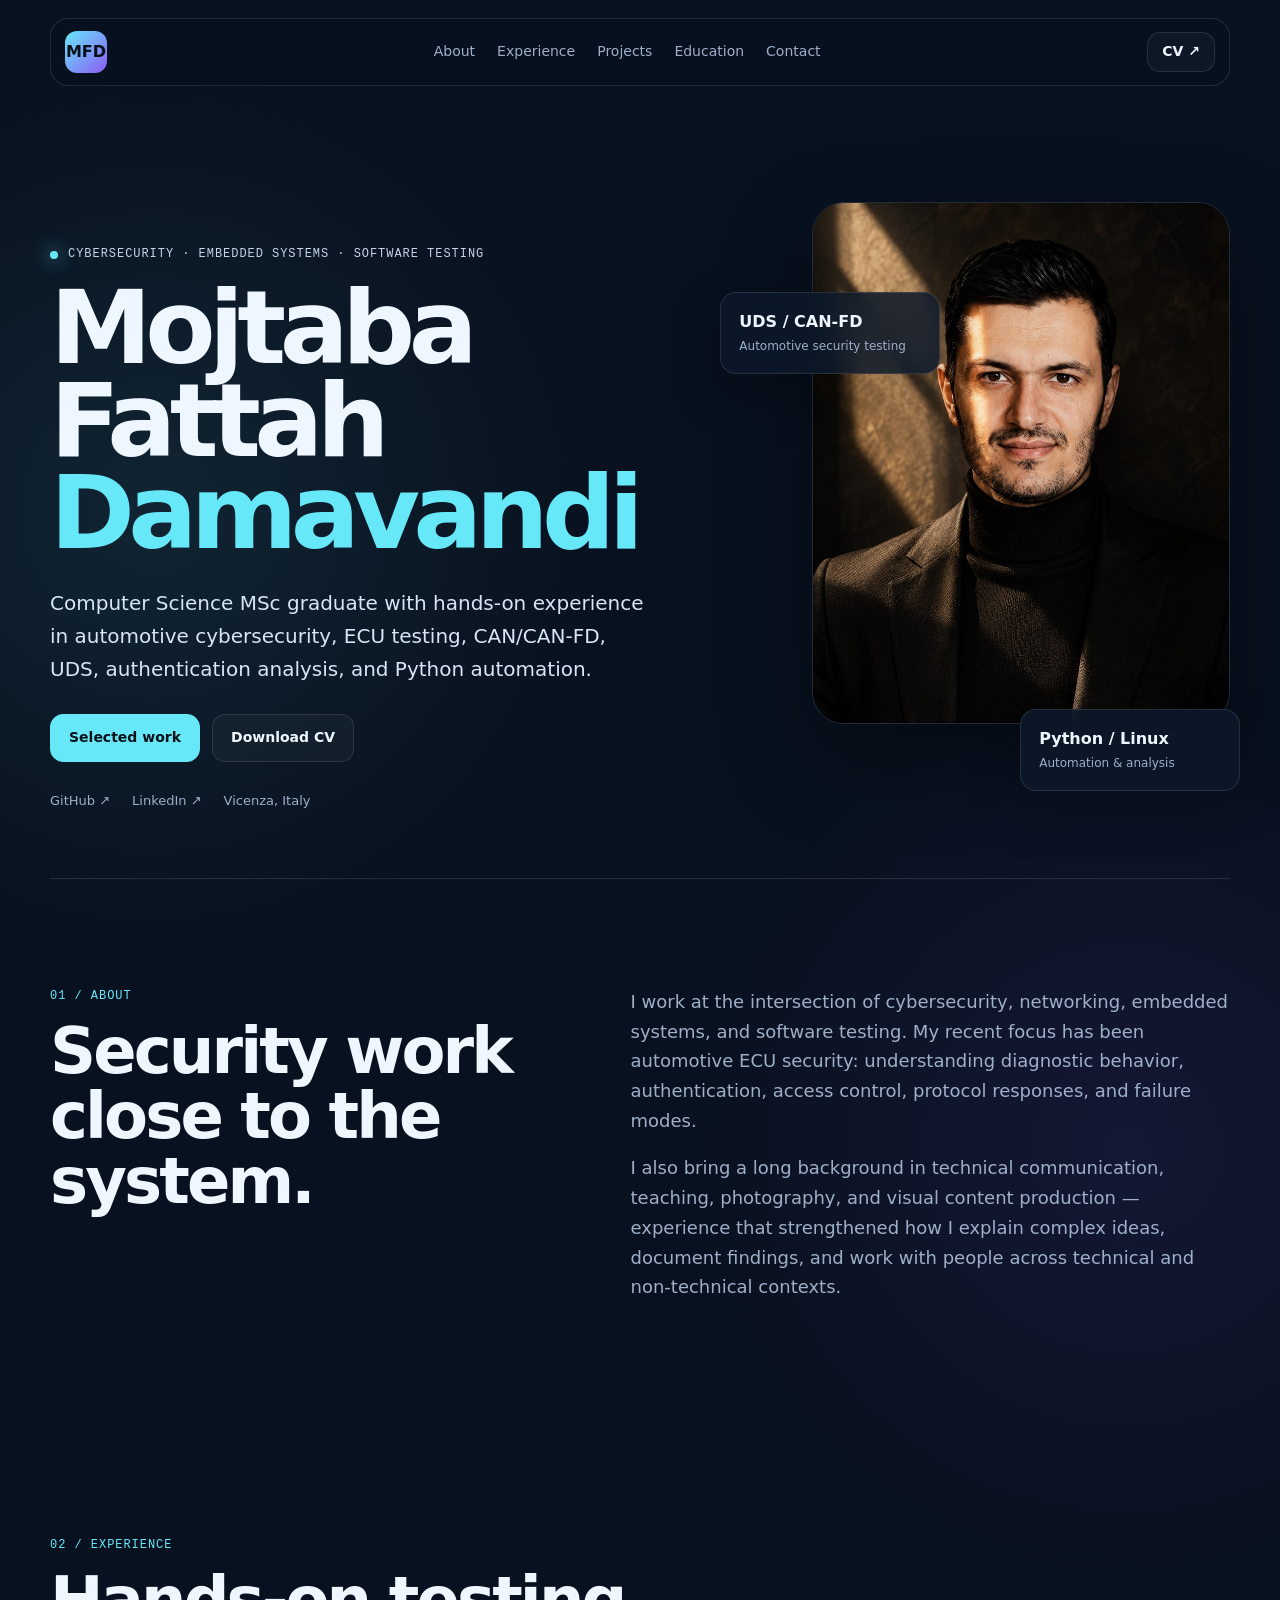
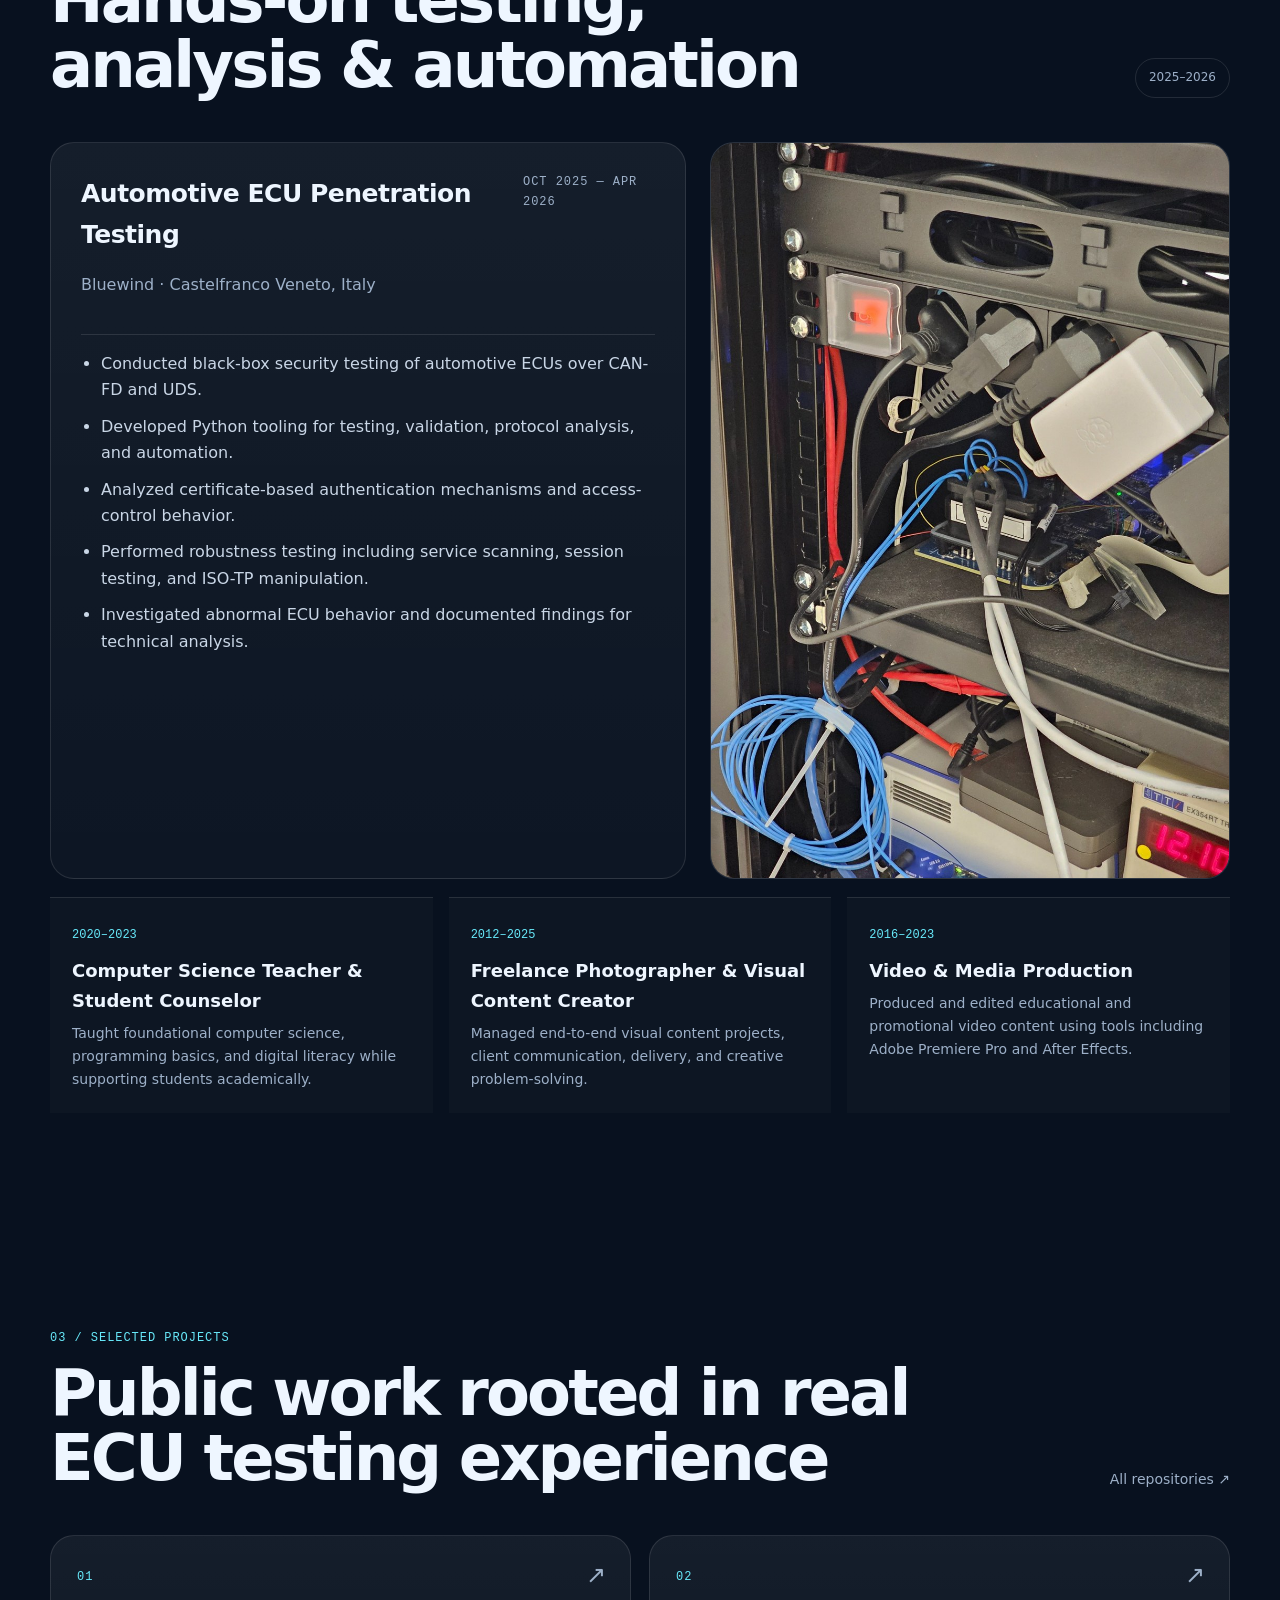
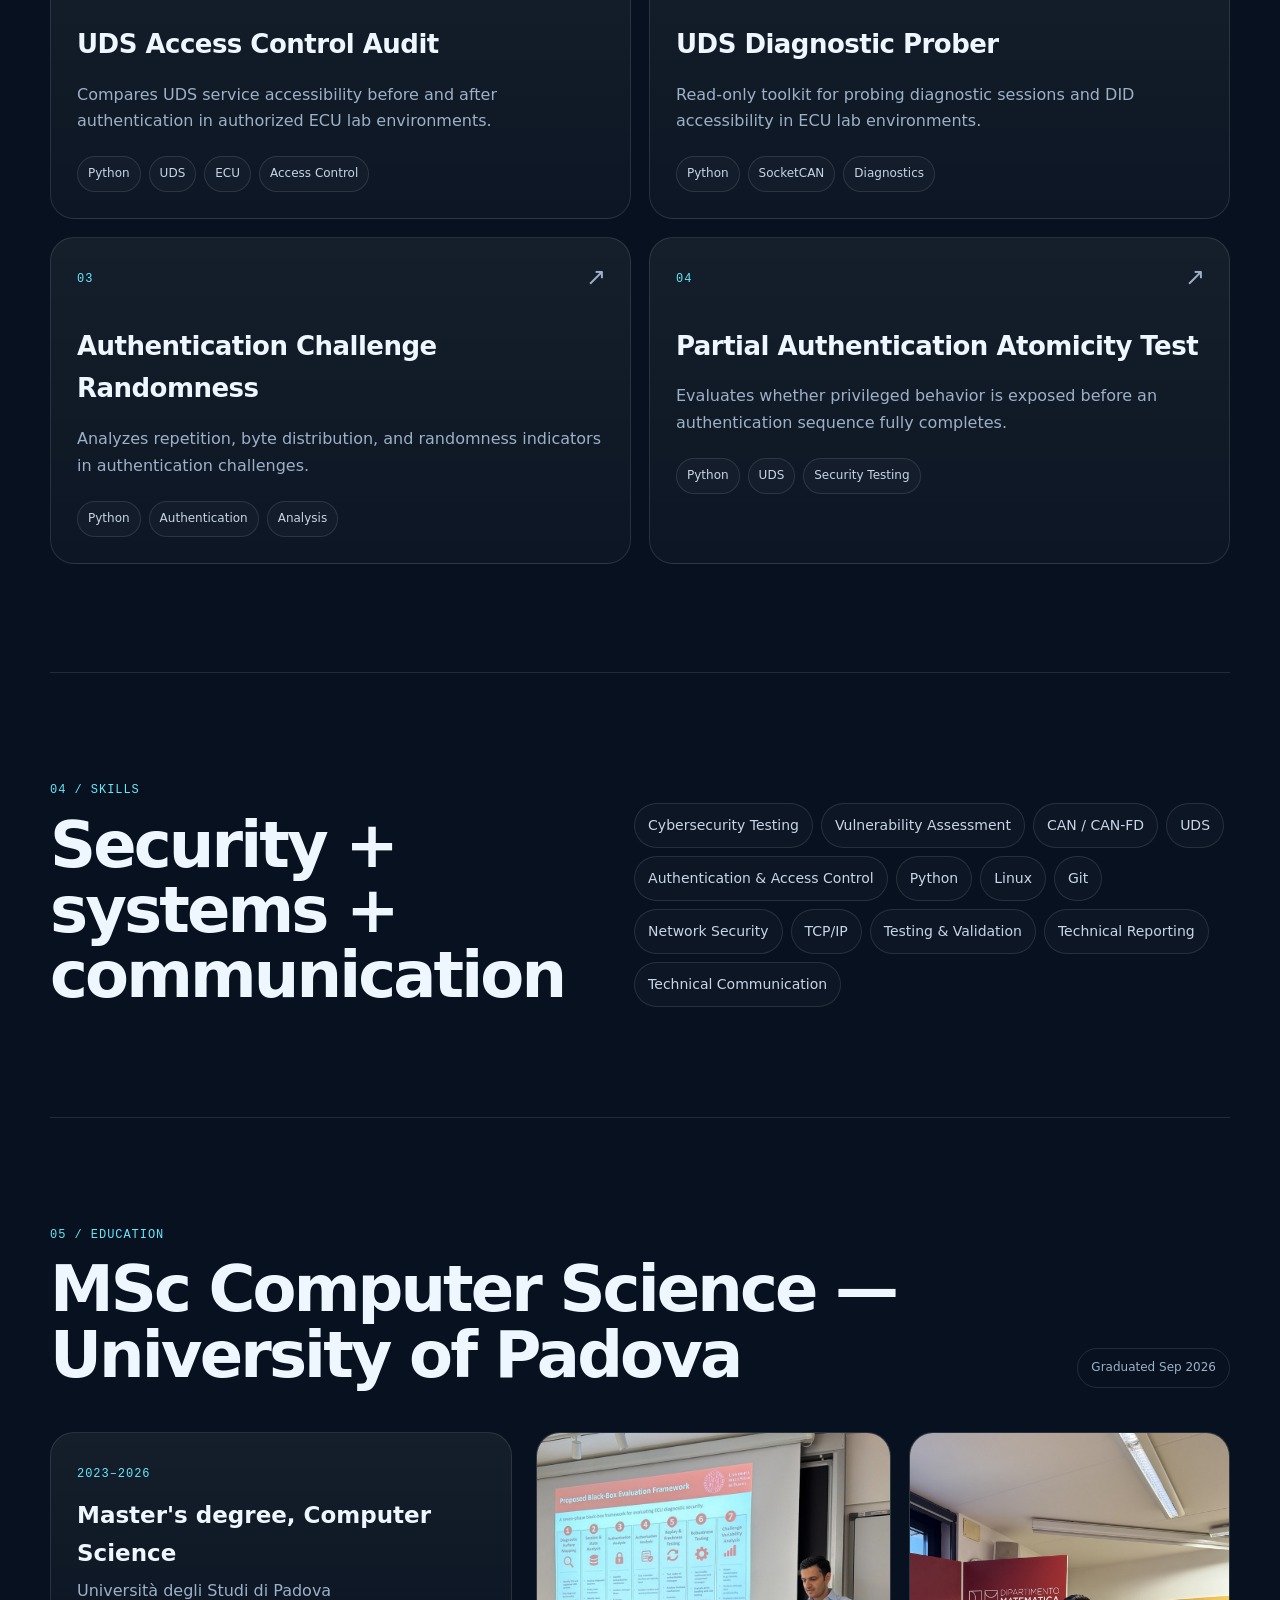
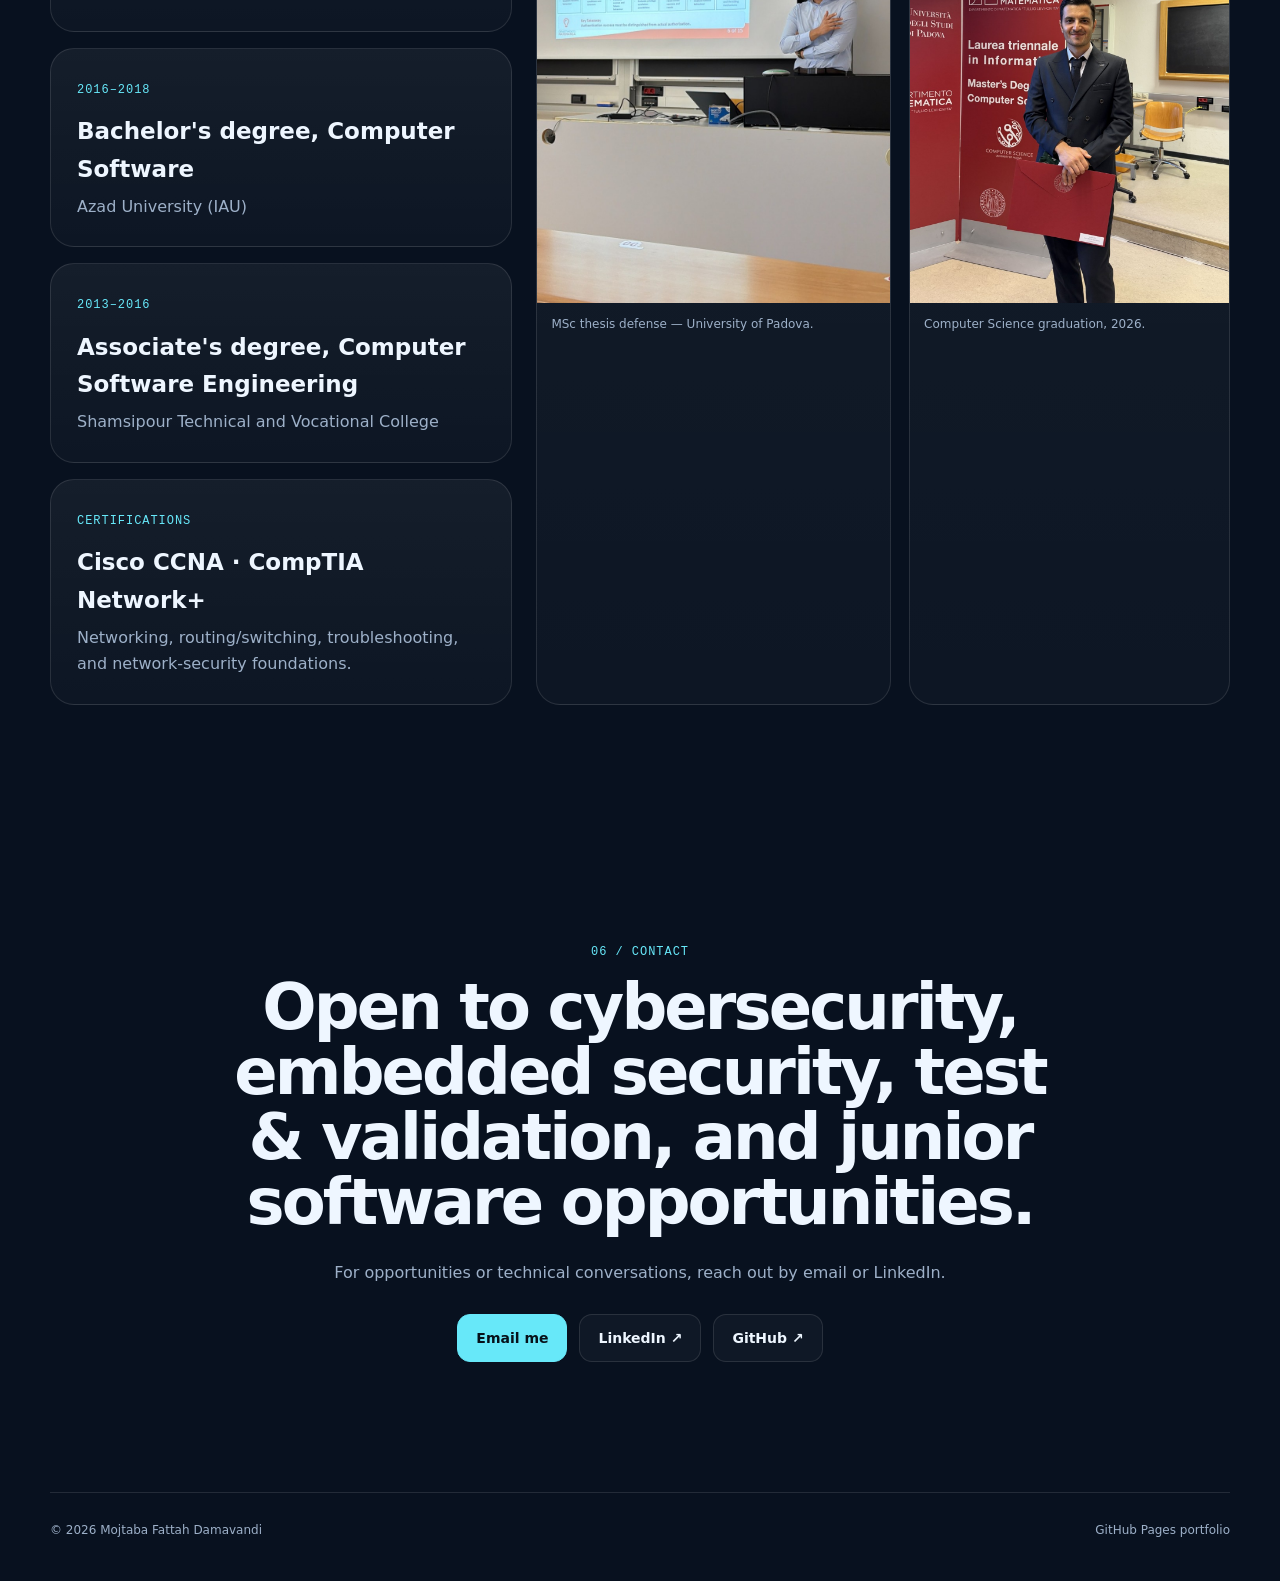
==== index.html @ 7b5b88d5 "Publish personal portfolio website" ====
<!doctype html>
<html lang="en">
<head>
  <meta charset="utf-8">
  <meta name="viewport" content="width=device-width,initial-scale=1">
  <meta name="description" content="Portfolio of Mojtaba Fattah Damavandi — cybersecurity, embedded systems, software testing, and Python.">
  <title>Mojtaba Fattah Damavandi — Cybersecurity & Embedded Systems</title>
  <link rel="stylesheet" href="styles.css">
</head>
<body>
  <header class="nav shell">
    <a class="brand" href="#top">MFD</a>
    <nav>
      <a href="#about">About</a>
      <a href="#experience">Experience</a>
      <a href="#projects">Projects</a>
      <a href="#education">Education</a>
      <a href="#contact">Contact</a>
    </nav>
    <a class="button ghost small" href="assets/Mojtaba_Fattah_Damavandi_CV.pdf" target="_blank" rel="noopener">CV ↗</a>
  </header>

  <main id="top">
    <section class="hero shell">
      <div class="hero-copy">
        <p class="eyebrow"><span></span> Cybersecurity · Embedded Systems · Software Testing</p>
        <h1>Mojtaba Fattah<br><em>Damavandi</em></h1>
        <p class="lead">Computer Science MSc graduate with hands-on experience in automotive cybersecurity, ECU testing, CAN/CAN-FD, UDS, authentication analysis, and Python automation.</p>
        <div class="actions">
          <a class="button primary" href="#projects">Selected work</a>
          <a class="button ghost" href="assets/Mojtaba_Fattah_Damavandi_CV.pdf" target="_blank" rel="noopener">Download CV</a>
        </div>
        <div class="links">
          <a href="https://github.com/mfattahi1" target="_blank" rel="noopener">GitHub ↗</a>
          <a href="https://www.linkedin.com/in/mfattahi1/" target="_blank" rel="noopener">LinkedIn ↗</a>
          <span>Vicenza, Italy</span>
        </div>
      </div>

      <div class="hero-media">
        <img class="hero-photo" src="assets/portrait.jpg" alt="Portrait of Mojtaba Fattah Damavandi">
        <div class="stat stat-a"><b>UDS / CAN-FD</b><span>Automotive security testing</span></div>
        <div class="stat stat-b"><b>Python / Linux</b><span>Automation & analysis</span></div>
      </div>
    </section>

    <section id="about" class="section shell two-col">
      <div>
        <p class="kicker">01 / About</p>
        <h2>Security work close to the system.</h2>
      </div>
      <div class="copy">
        <p>I work at the intersection of cybersecurity, networking, embedded systems, and software testing. My recent focus has been automotive ECU security: understanding diagnostic behavior, authentication, access control, protocol responses, and failure modes.</p>
        <p>I also bring a long background in technical communication, teaching, photography, and visual content production — experience that strengthened how I explain complex ideas, document findings, and work with people across technical and non-technical contexts.</p>
      </div>
    </section>

    <section id="experience" class="section shell">
      <div class="section-head">
        <div>
          <p class="kicker">02 / Experience</p>
          <h2>Hands-on testing, analysis & automation</h2>
        </div>
        <span class="pill">2025–2026</span>
      </div>

      <div class="feature-grid">
        <article class="panel">
          <div class="role-head">
            <div>
              <h3>Automotive ECU Penetration Testing</h3>
              <p>Bluewind · Castelfranco Veneto, Italy</p>
            </div>
            <span>Oct 2025 — Apr 2026</span>
          </div>
          <ul>
            <li>Conducted black-box security testing of automotive ECUs over CAN-FD and UDS.</li>
            <li>Developed Python tooling for testing, validation, protocol analysis, and automation.</li>
            <li>Analyzed certificate-based authentication mechanisms and access-control behavior.</li>
            <li>Performed robustness testing including service scanning, session testing, and ISO-TP manipulation.</li>
            <li>Investigated abnormal ECU behavior and documented findings for technical analysis.</li>
          </ul>
        </article>
        <figure class="photo panel">
          <img src="assets/lab.jpg" alt="Embedded automotive lab setup">
          <figcaption>Hands-on embedded systems and ECU lab work.</figcaption>
        </figure>
      </div>

      <div class="secondary-experience">
        <article class="mini-card">
          <span>2020–2023</span>
          <h3>Computer Science Teacher & Student Counselor</h3>
          <p>Taught foundational computer science, programming basics, and digital literacy while supporting students academically.</p>
        </article>
        <article class="mini-card">
          <span>2012–2025</span>
          <h3>Freelance Photographer & Visual Content Creator</h3>
          <p>Managed end-to-end visual content projects, client communication, delivery, and creative problem-solving.</p>
        </article>
        <article class="mini-card">
          <span>2016–2023</span>
          <h3>Video & Media Production</h3>
          <p>Produced and edited educational and promotional video content using tools including Adobe Premiere Pro and After Effects.</p>
        </article>
      </div>
    </section>

    <section id="projects" class="section shell">
      <div class="section-head">
        <div>
          <p class="kicker">03 / Selected Projects</p>
          <h2>Public work rooted in real ECU testing experience</h2>
        </div>
        <a class="text-link" href="https://github.com/mfattahi1" target="_blank" rel="noopener">All repositories ↗</a>
      </div>

      <div class="projects">
        <a class="project panel" href="https://github.com/mfattahi1/uds-access-control-audit" target="_blank" rel="noopener">
          <span class="index">01</span><span class="arrow">↗</span>
          <h3>UDS Access Control Audit</h3>
          <p>Compares UDS service accessibility before and after authentication in authorized ECU lab environments.</p>
          <div class="chips"><span>Python</span><span>UDS</span><span>ECU</span><span>Access Control</span></div>
        </a>
        <a class="project panel" href="https://github.com/mfattahi1/uds-diagnostic-prober" target="_blank" rel="noopener">
          <span class="index">02</span><span class="arrow">↗</span>
          <h3>UDS Diagnostic Prober</h3>
          <p>Read-only toolkit for probing diagnostic sessions and DID accessibility in ECU lab environments.</p>
          <div class="chips"><span>Python</span><span>SocketCAN</span><span>Diagnostics</span></div>
        </a>
        <a class="project panel" href="https://github.com/mfattahi1/uds-auth-challenge-randomness" target="_blank" rel="noopener">
          <span class="index">03</span><span class="arrow">↗</span>
          <h3>Authentication Challenge Randomness</h3>
          <p>Analyzes repetition, byte distribution, and randomness indicators in authentication challenges.</p>
          <div class="chips"><span>Python</span><span>Authentication</span><span>Analysis</span></div>
        </a>
        <a class="project panel" href="https://github.com/mfattahi1/partial-auth-atomicity-test" target="_blank" rel="noopener">
          <span class="index">04</span><span class="arrow">↗</span>
          <h3>Partial Authentication Atomicity Test</h3>
          <p>Evaluates whether privileged behavior is exposed before an authentication sequence fully completes.</p>
          <div class="chips"><span>Python</span><span>UDS</span><span>Security Testing</span></div>
        </a>
      </div>
    </section>

    <section class="section shell skills">
      <div>
        <p class="kicker">04 / Skills</p>
        <h2>Security + systems + communication</h2>
      </div>
      <div class="skill-list">
        <span>Cybersecurity Testing</span>
        <span>Vulnerability Assessment</span>
        <span>CAN / CAN-FD</span>
        <span>UDS</span>
        <span>Authentication & Access Control</span>
        <span>Python</span>
        <span>Linux</span>
        <span>Git</span>
        <span>Network Security</span>
        <span>TCP/IP</span>
        <span>Testing & Validation</span>
        <span>Technical Reporting</span>
        <span>Technical Communication</span>
      </div>
    </section>

    <section id="education" class="section shell">
      <div class="section-head">
        <div>
          <p class="kicker">05 / Education</p>
          <h2>MSc Computer Science — University of Padova</h2>
        </div>
        <span class="pill">Graduated Sep 2026</span>
      </div>

      <div class="education-grid">
        <div class="edu-stack">
          <article class="panel edu">
            <span>2023–2026</span>
            <h3>Master's degree, Computer Science</h3>
            <p>Università degli Studi di Padova</p>
          </article>
          <article class="panel edu">
            <span>2016–2018</span>
            <h3>Bachelor's degree, Computer Software</h3>
            <p>Azad University (IAU)</p>
          </article>
          <article class="panel edu">
            <span>2013–2016</span>
            <h3>Associate's degree, Computer Software Engineering</h3>
            <p>Shamsipour Technical and Vocational College</p>
          </article>
          <article class="panel edu">
            <span>Certifications</span>
            <h3>Cisco CCNA · CompTIA Network+</h3>
            <p>Networking, routing/switching, troubleshooting, and network-security foundations.</p>
          </article>
        </div>

        <div class="edu-photos">
          <figure class="photo panel">
            <img src="assets/defense.jpg" alt="Mojtaba presenting his MSc thesis defense">
            <figcaption>MSc thesis defense — University of Padova.</figcaption>
          </figure>
          <figure class="photo panel">
            <img src="assets/graduation-indoor.jpg" alt="Mojtaba at his Computer Science graduation">
            <figcaption>Computer Science graduation, 2026.</figcaption>
          </figure>
        </div>
      </div>
    </section>

    <section id="contact" class="section shell contact">
      <p class="kicker">06 / Contact</p>
      <h2>Open to cybersecurity, embedded security, test & validation, and junior software opportunities.</h2>
      <p>For opportunities or technical conversations, reach out by email or LinkedIn.</p>
      <div class="actions centered">
        <a class="button primary" href="mailto:mojtabafattahi373@gmail.com">Email me</a>
        <a class="button ghost" href="https://www.linkedin.com/in/mfattahi1/" target="_blank" rel="noopener">LinkedIn ↗</a>
        <a class="button ghost" href="https://github.com/mfattahi1" target="_blank" rel="noopener">GitHub ↗</a>
      </div>
    </section>
  </main>

  <footer class="shell">
    <span>© 2026 Mojtaba Fattah Damavandi</span>
    <span>GitHub Pages portfolio</span>
  </footer>
  <script src="script.js"></script>
</body>
</html>
---- styles.css ----
:root{
  --bg:#08111f;--surface:#0d1a2b;--surface2:#101f33;--text:#eef6ff;--muted:#9db0c8;
  --line:rgba(255,255,255,.11);--cyan:#67e8f9;--violet:#8b5cf6;--max:1180px;
}
*{box-sizing:border-box}html{scroll-behavior:smooth}body{margin:0;background:
radial-gradient(circle at 12% 8%,rgba(103,232,249,.09),transparent 28rem),
radial-gradient(circle at 88% 18%,rgba(139,92,246,.09),transparent 28rem),var(--bg);
color:var(--text);font-family:Inter,ui-sans-serif,system-ui,-apple-system,BlinkMacSystemFont,"Segoe UI",sans-serif;line-height:1.65}
a{color:inherit;text-decoration:none}.shell{width:min(calc(100% - 36px),var(--max));margin:auto}
.nav{position:sticky;top:14px;z-index:10;margin-top:18px;display:flex;align-items:center;justify-content:space-between;
padding:12px 14px;background:rgba(8,17,31,.78);backdrop-filter:blur(18px);border:1px solid var(--line);border-radius:18px}
.nav nav{display:flex;gap:22px;color:var(--muted);font-size:14px}.nav nav a:hover{color:var(--text)}
.brand{display:grid;place-items:center;width:42px;height:42px;border-radius:12px;background:linear-gradient(135deg,var(--cyan),var(--violet));color:#06111a;font-weight:900}
.section{padding:108px 0}.hero{min-height:88vh;display:grid;grid-template-columns:1.08fr .92fr;gap:72px;align-items:center;padding-top:80px}
.eyebrow,.kicker,.index,.role-head span,.edu>span{font-family:ui-monospace,SFMono-Regular,Menlo,monospace;text-transform:uppercase;letter-spacing:.08em;font-size:12px}
.eyebrow{color:#c5d4e6;display:flex;gap:10px;align-items:center}.eyebrow span{width:8px;height:8px;border-radius:50%;background:var(--cyan);box-shadow:0 0 18px var(--cyan)}
h1{font-size:clamp(56px,8vw,108px);line-height:.9;letter-spacing:-.065em;margin:18px 0 28px}h1 em{font-style:normal;color:var(--cyan)}
.lead{font-size:20px;color:#d7e5f5;max-width:760px}.actions{display:flex;gap:12px;flex-wrap:wrap;margin-top:28px}
.button{display:inline-flex;align-items:center;justify-content:center;min-height:48px;padding:0 18px;border-radius:13px;border:1px solid var(--line);font-weight:700;font-size:14px;transition:.2s}
.button:hover{transform:translateY(-2px);border-color:rgba(103,232,249,.5)}.button.primary{background:var(--cyan);color:#07111a;border-color:var(--cyan)}.button.ghost{background:rgba(255,255,255,.03)}
.button.small{min-height:40px;padding:0 14px}.links{display:flex;gap:22px;flex-wrap:wrap;margin-top:28px;font-size:13px;color:var(--muted)}
.hero-media{position:relative;min-height:640px}.hero-photo{display:block;width:82%;margin-left:auto;aspect-ratio:4/5;object-fit:cover;object-position:50% 28%;border-radius:32px;border:1px solid var(--line);box-shadow:0 35px 90px rgba(0,0,0,.35)}
.stat{position:absolute;min-width:220px;padding:16px 18px;border:1px solid var(--line);border-radius:16px;background:rgba(12,25,43,.85);backdrop-filter:blur(16px);box-shadow:0 20px 55px rgba(0,0,0,.24)}
.stat b,.stat span{display:block}.stat span{color:var(--muted);font-size:12px;margin-top:2px}.stat-a{left:0;top:14%}.stat-b{right:-2%;bottom:8%}
.kicker{color:var(--cyan);margin:0 0 12px}h2{font-size:clamp(36px,5vw,66px);line-height:1.02;letter-spacing:-.045em;margin:0;max-width:880px}
.two-col{display:grid;grid-template-columns:.9fr 1.1fr;gap:90px;border-top:1px solid var(--line)}.copy{font-size:18px;color:var(--muted)}.copy p:first-child{margin-top:0}
.section-head{display:flex;align-items:end;justify-content:space-between;gap:28px;margin-bottom:44px}.pill{border:1px solid var(--line);border-radius:999px;padding:9px 13px;font-size:12px;color:var(--muted)}
.panel{border:1px solid var(--line);background:linear-gradient(180deg,rgba(255,255,255,.055),rgba(255,255,255,.022));border-radius:24px}
.feature-grid{display:grid;grid-template-columns:1.1fr .9fr;gap:24px}.feature-grid>.panel:first-child{padding:30px}
.role-head{display:flex;justify-content:space-between;gap:20px;padding-bottom:20px;border-bottom:1px solid var(--line)}.role-head h3{font-size:25px;margin:0 0 5px;letter-spacing:-.02em}.role-head p,.role-head span{color:var(--muted)}
.feature-grid ul{padding-left:20px;color:#c9d6e6}.feature-grid li+li{margin-top:10px}
.photo{overflow:hidden;margin:0}.photo img{display:block;width:100%;height:100%;min-height:340px;object-fit:cover}.photo figcaption{padding:12px 14px;font-size:12px;color:var(--muted)}
.secondary-experience{display:grid;grid-template-columns:repeat(3,1fr);gap:16px;margin-top:18px}.mini-card{padding:22px;border-top:1px solid var(--line);background:rgba(255,255,255,.018)}
.mini-card span{font-size:12px;color:var(--cyan);font-family:ui-monospace,monospace}.mini-card h3{margin:10px 0 6px;font-size:18px}.mini-card p{margin:0;color:var(--muted);font-size:14px}
.projects{display:grid;grid-template-columns:repeat(2,1fr);gap:18px}.project{padding:26px;position:relative;min-height:280px;transition:.2s}
.project:hover{transform:translateY(-4px);border-color:rgba(103,232,249,.45);background:rgba(103,232,249,.05)}.index{color:var(--cyan)}.arrow{position:absolute;right:24px;top:20px;color:var(--muted);font-size:24px}
.project h3{margin:34px 0 10px;font-size:26px;letter-spacing:-.02em}.project p{color:var(--muted)}.chips,.skill-list{display:flex;flex-wrap:wrap;gap:8px;margin-top:22px}.chips span,.skill-list span{border:1px solid var(--line);border-radius:999px;padding:7px 10px;color:#c7d5e6;background:rgba(255,255,255,.025);font-size:12px}
.text-link{color:var(--muted);font-size:14px}.skills{display:grid;grid-template-columns:.8fr 1.2fr;gap:70px;border-top:1px solid var(--line);border-bottom:1px solid var(--line)}.skill-list{align-content:start}.skill-list span{font-size:14px;padding:10px 13px}
.education-grid{display:grid;grid-template-columns:.8fr 1.2fr;gap:24px}.edu-stack{display:grid;gap:16px}.edu{padding:26px}.edu>span{color:var(--cyan)}.edu h3{font-size:23px;margin:12px 0 5px}.edu p{margin:0;color:var(--muted)}
.edu-photos{display:grid;grid-template-columns:1.05fr .95fr;gap:18px}.edu-photos .photo img{height:470px;min-height:0}
.contact{text-align:center;padding-top:130px;padding-bottom:130px}.contact h2{margin:auto}.contact>p:not(.kicker){color:var(--muted);margin:24px auto 0}.centered{justify-content:center}
footer{padding:28px 0 40px;border-top:1px solid var(--line);display:flex;justify-content:space-between;gap:16px;flex-wrap:wrap;color:var(--muted);font-size:12px}
.reveal{opacity:0;transform:translateY(18px);transition:opacity .65s ease,transform .65s ease}.reveal.visible{opacity:1;transform:none}
@media(max-width:920px){.nav nav{display:none}.hero,.two-col,.feature-grid,.skills,.education-grid{grid-template-columns:1fr}.hero{gap:40px}.hero-media{min-height:auto;padding-bottom:70px}.hero-photo{width:82%;margin:auto}.stat-a{left:2%}.stat-b{right:2%}.secondary-experience{grid-template-columns:1fr}.edu-photos{grid-template-columns:1fr 1fr}}
@media(max-width:640px){.section{padding:78px 0}h1{font-size:54px}.projects,.edu-photos{grid-template-columns:1fr}.section-head,.role-head{align-items:flex-start;flex-direction:column}.hero-photo{width:100%}.stat{position:relative;inset:auto;margin-top:12px}.hero-media{padding-bottom:0}.contact .button{width:100%}.edu-photos .photo img{height:360px}}
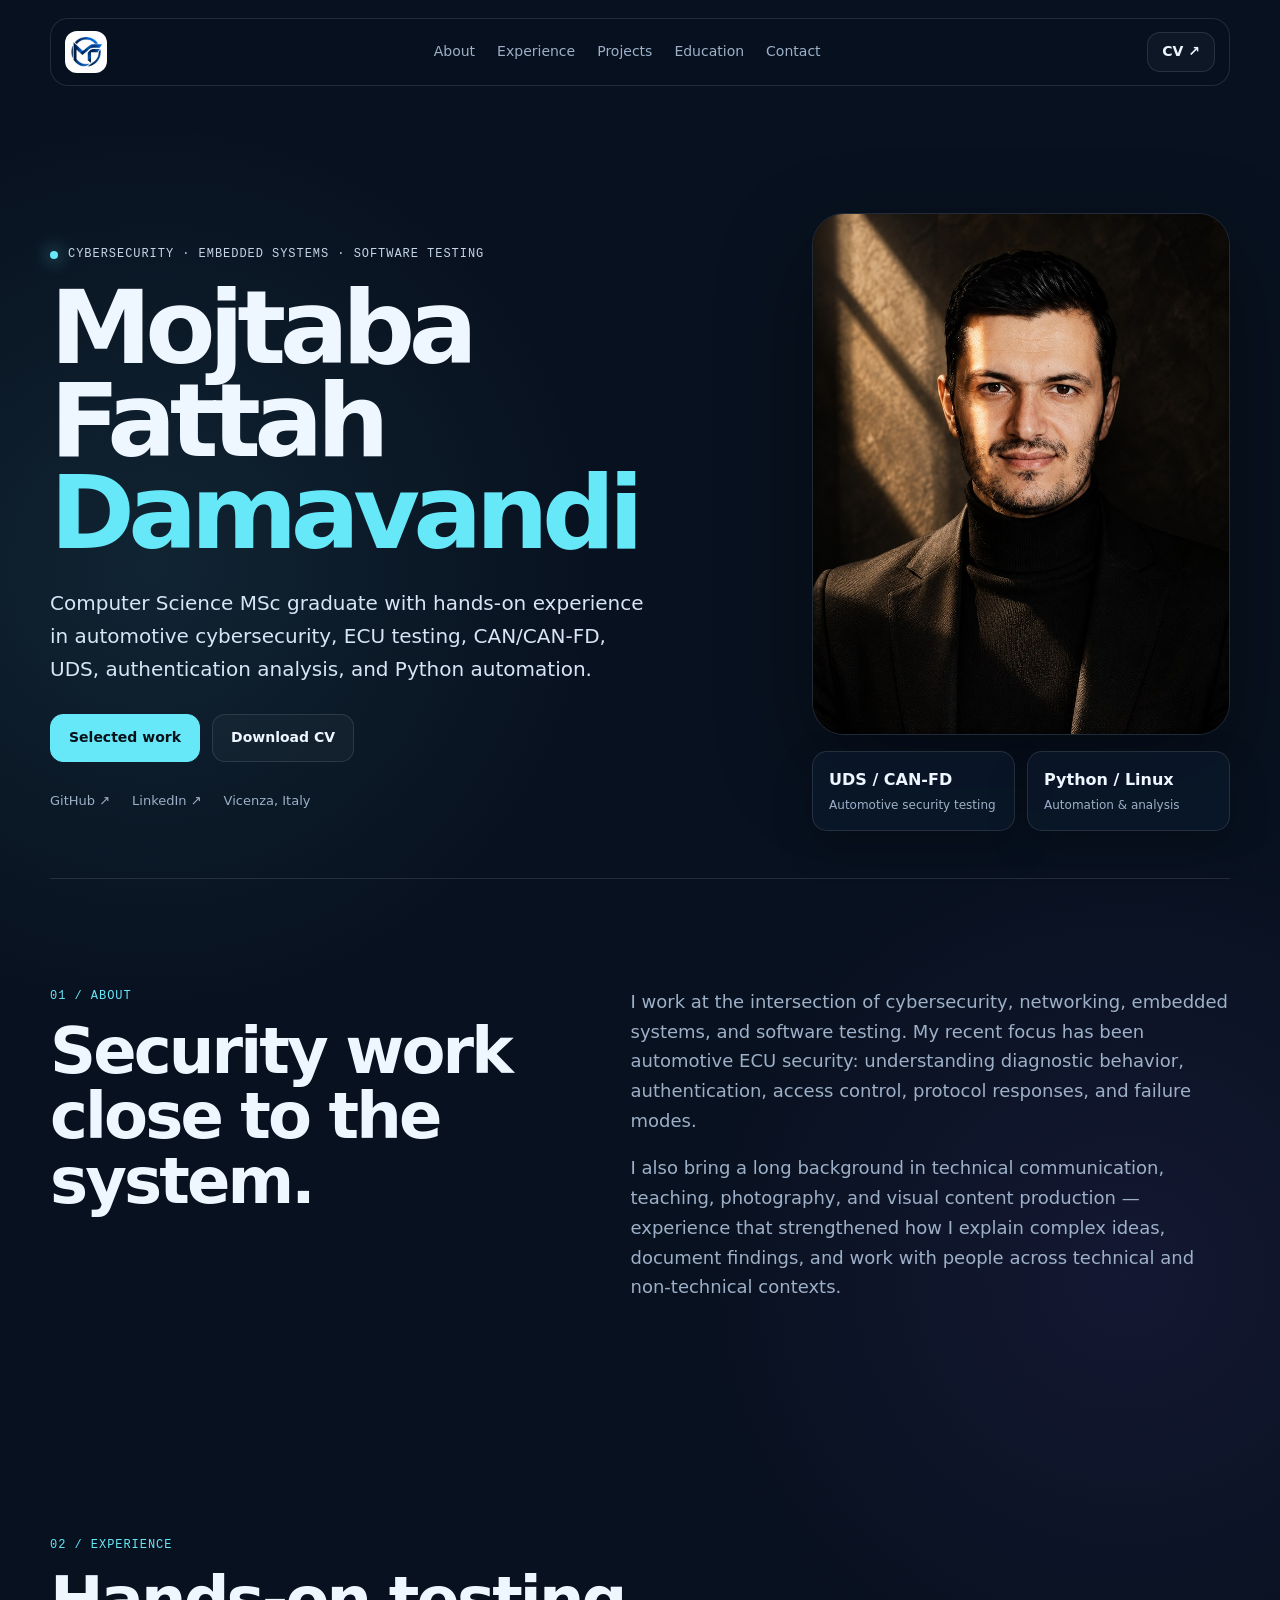
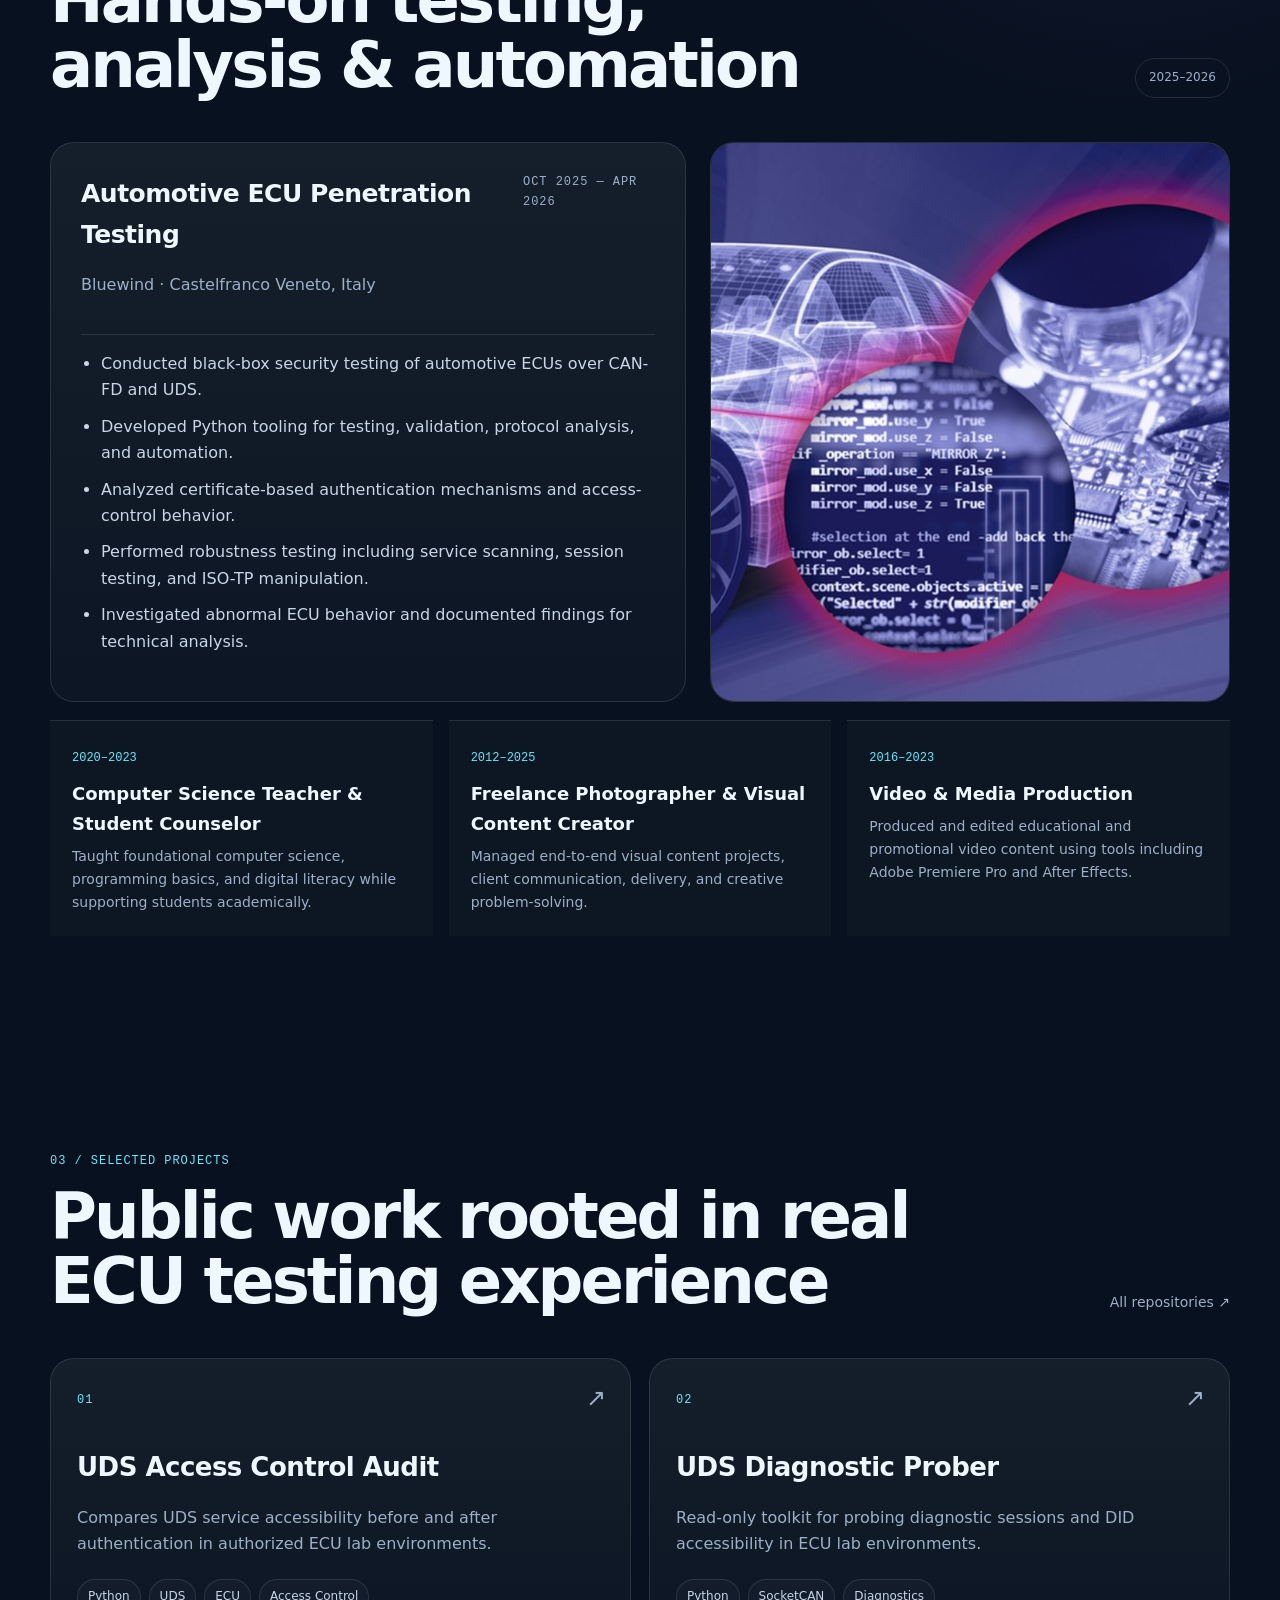
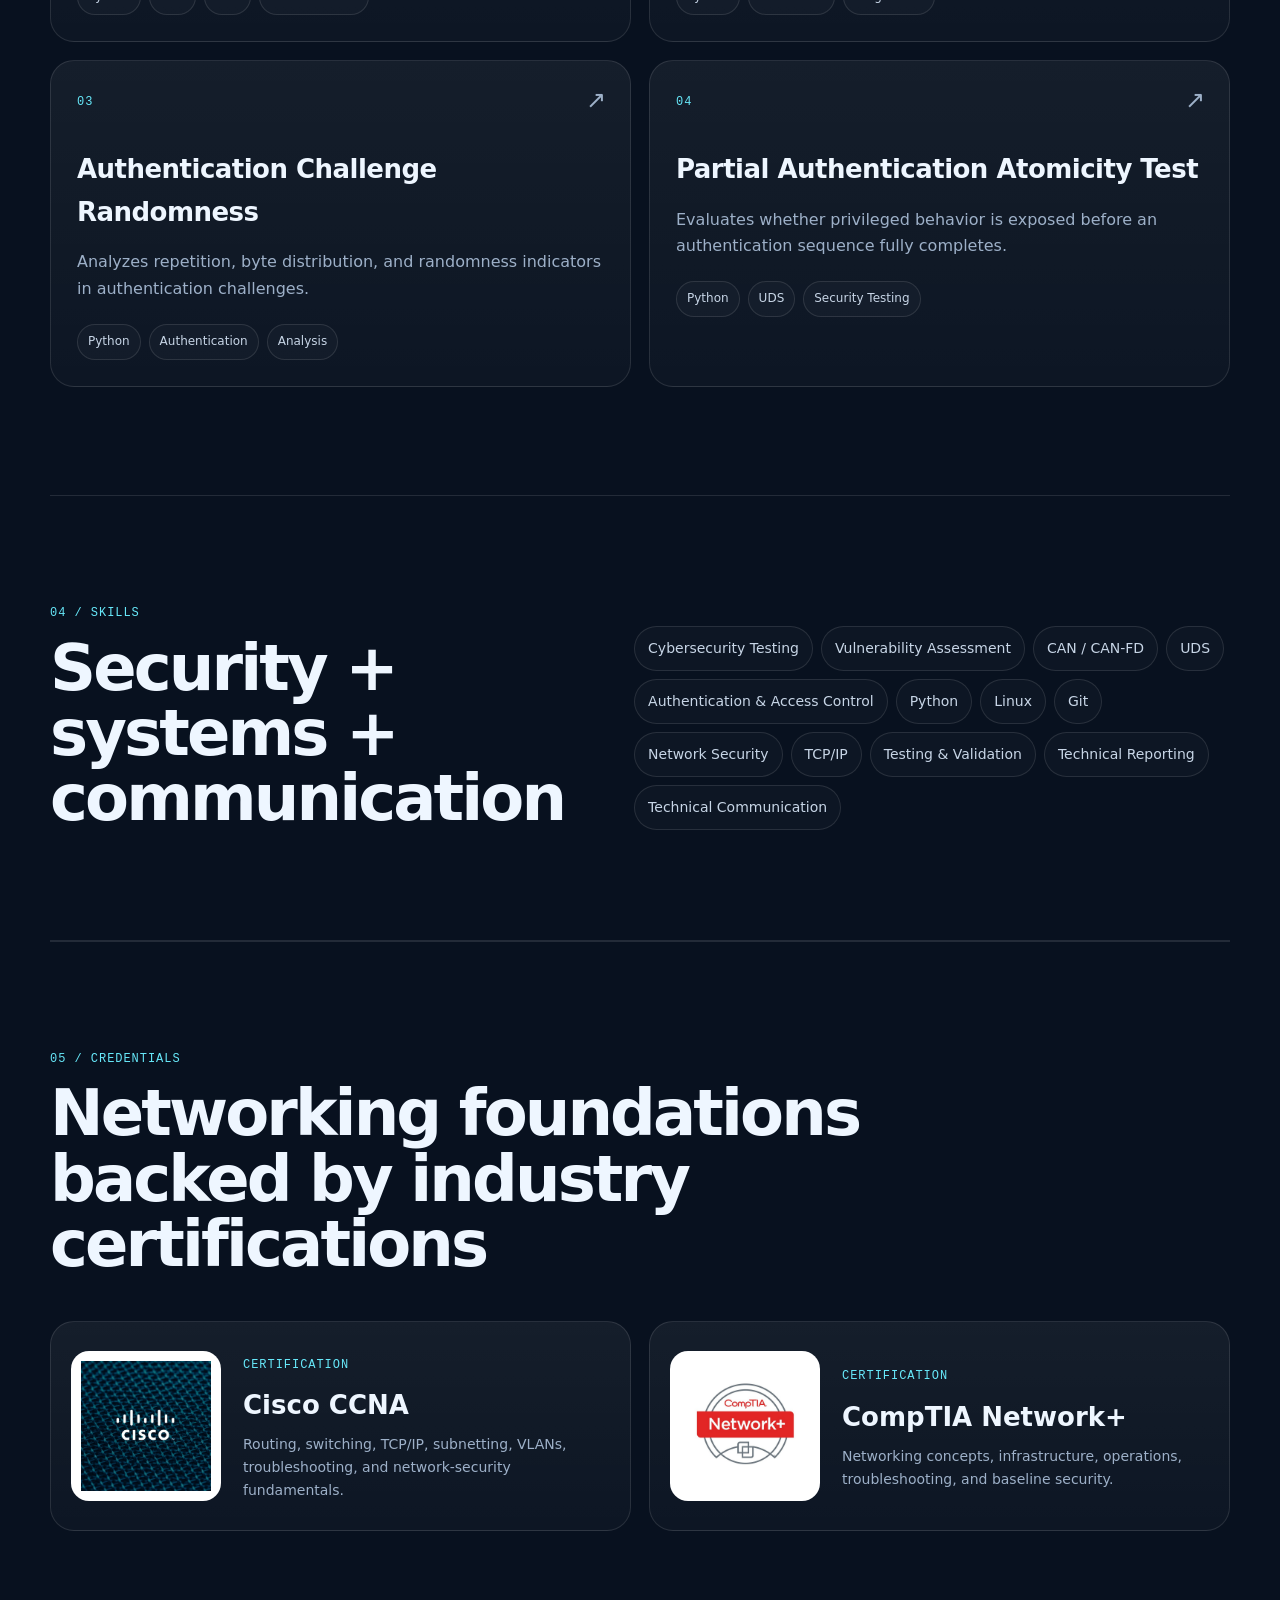
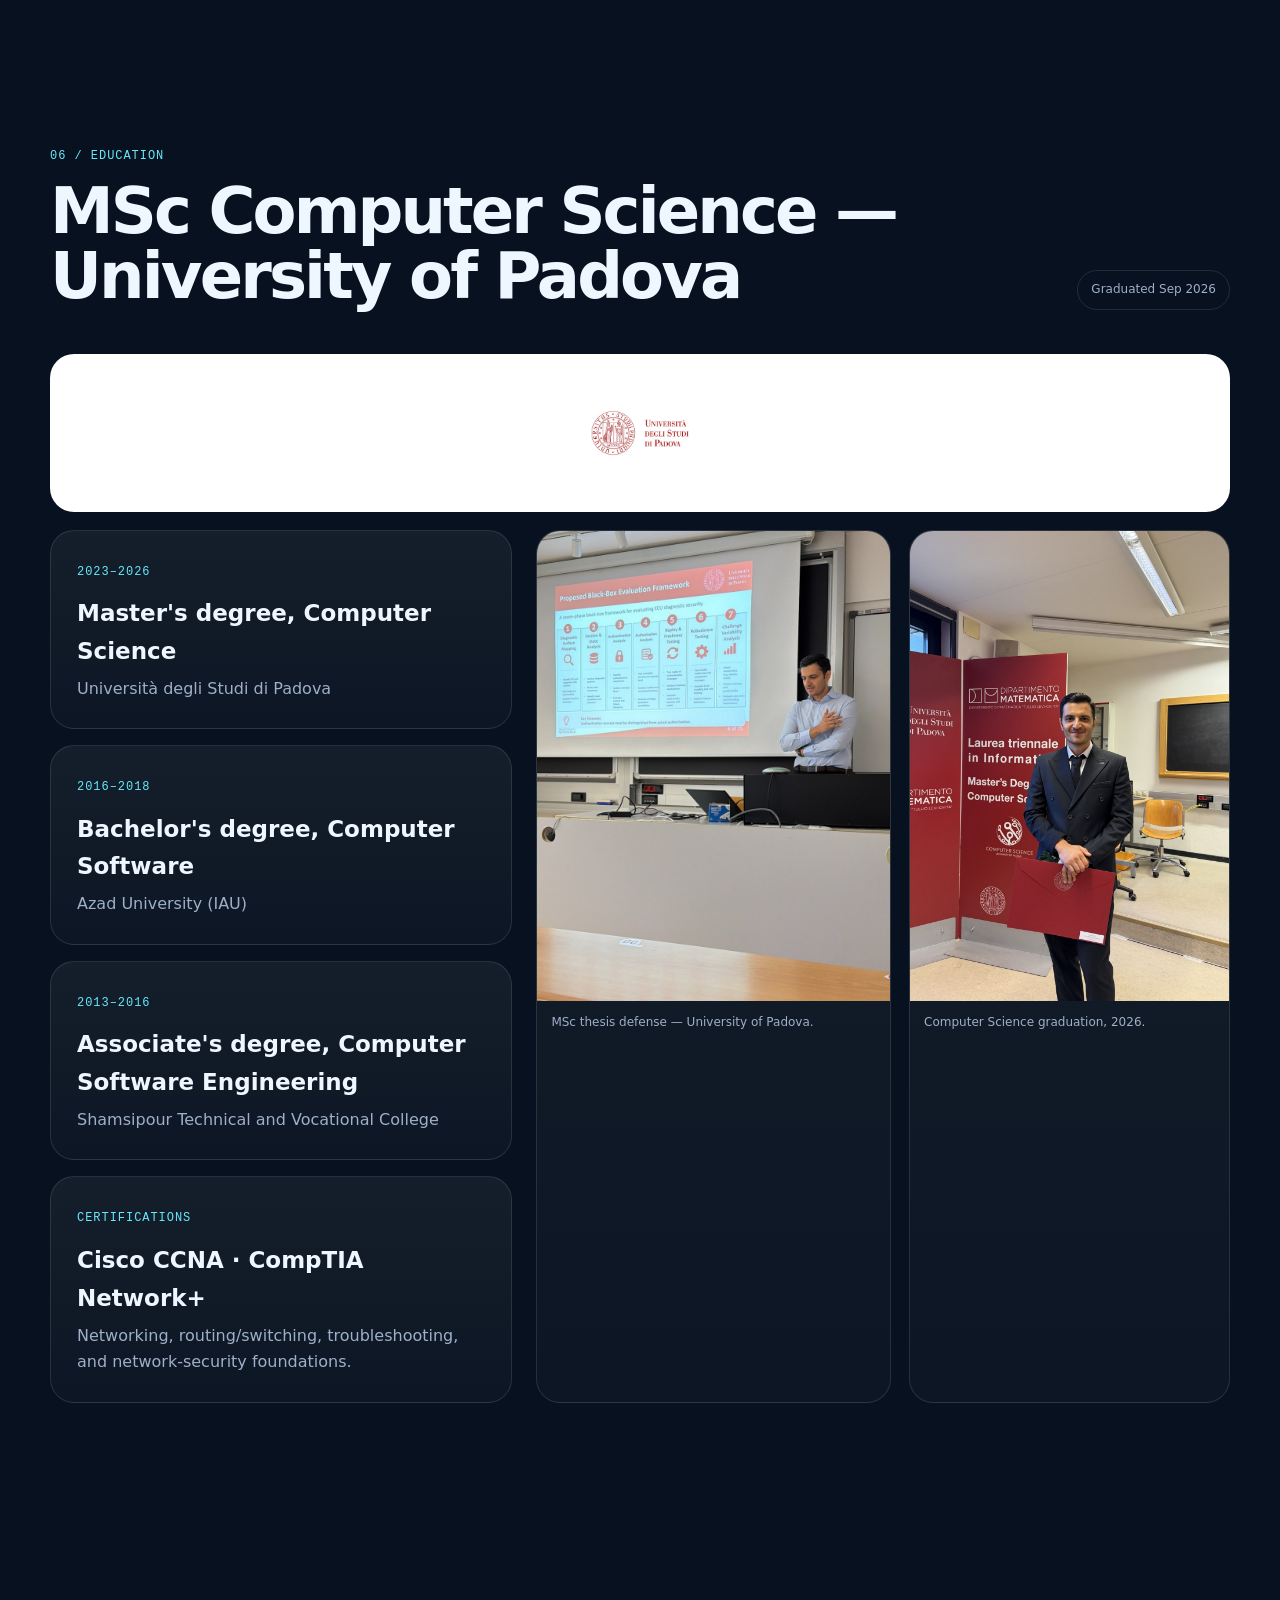
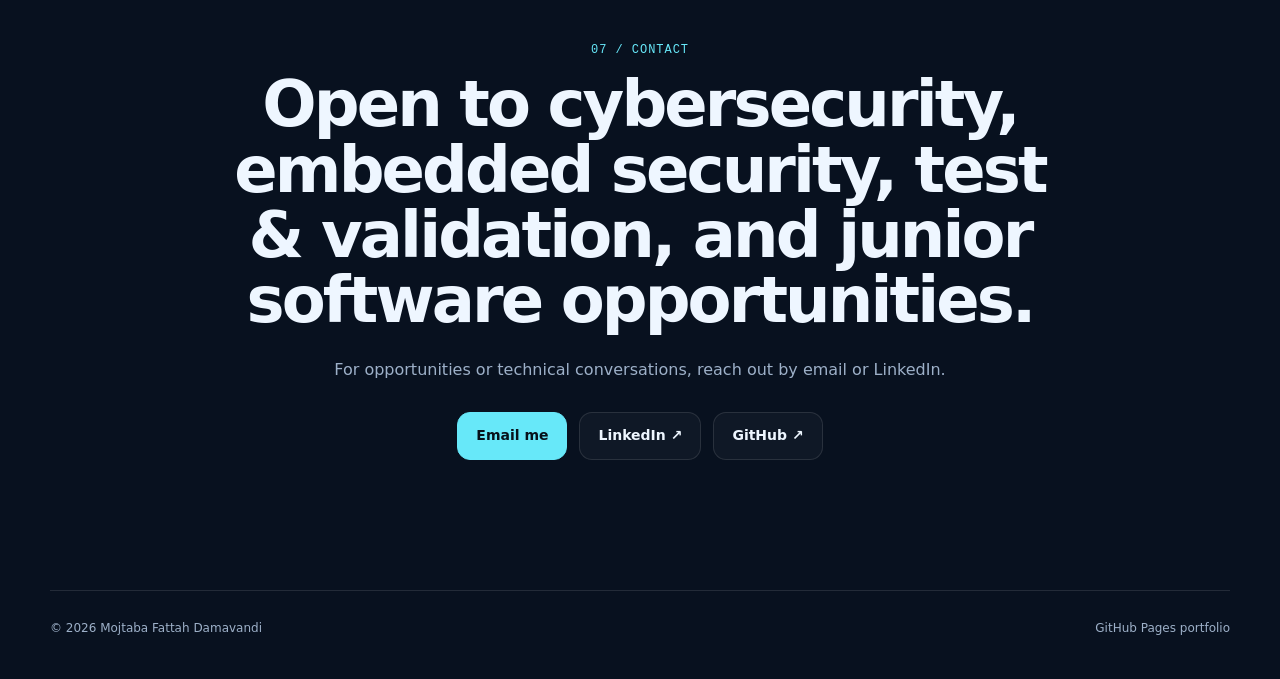
==== commit 78dda253: "Update" ====
--- a/index.html
+++ b/index.html
@@ -9,7 +9,7 @@
 </head>
 <body>
   <header class="nav shell">
-    <a class="brand" href="#top">MFD</a>
+    <a class="brand brand-logo" href="#top" aria-label="Home"><img src="assets/monogram.jpg" alt="Mojtaba Fattah Damavandi monogram"></a>
     <nav>
       <a href="#about">About</a>
       <a href="#experience">Experience</a>
@@ -39,8 +39,10 @@
 
       <div class="hero-media">
         <img class="hero-photo" src="assets/portrait.jpg" alt="Portrait of Mojtaba Fattah Damavandi">
-        <div class="stat stat-a"><b>UDS / CAN-FD</b><span>Automotive security testing</span></div>
-        <div class="stat stat-b"><b>Python / Linux</b><span>Automation & analysis</span></div>
+        <div class="stat-row">
+          <div class="stat"><b>UDS / CAN-FD</b><span>Automotive security testing</span></div>
+          <div class="stat"><b>Python / Linux</b><span>Automation & analysis</span></div>
+        </div>
       </div>
     </section>
 
@@ -82,8 +84,8 @@
           </ul>
         </article>
         <figure class="photo panel">
-          <img src="assets/lab.jpg" alt="Embedded automotive lab setup">
-          <figcaption>Hands-on embedded systems and ECU lab work.</figcaption>
+          <img src="assets/automotive-security.jpg" alt="Automotive software and embedded security illustration">
+          <figcaption>Automotive software, embedded systems, and security testing.</figcaption>
         </figure>
       </div>
 
@@ -165,13 +167,44 @@
       </div>
     </section>
 
+    <section class="section shell credentials">
+      <div class="section-head">
+        <div>
+          <p class="kicker">05 / Credentials</p>
+          <h2>Networking foundations backed by industry certifications</h2>
+        </div>
+      </div>
+      <div class="credential-grid">
+        <article class="credential-card panel">
+          <div class="credential-logo"><img src="assets/cisco.jpg" alt="Cisco logo"></div>
+          <div>
+            <span class="credential-label">Certification</span>
+            <h3>Cisco CCNA</h3>
+            <p>Routing, switching, TCP/IP, subnetting, VLANs, troubleshooting, and network-security fundamentals.</p>
+          </div>
+        </article>
+        <article class="credential-card panel">
+          <div class="credential-logo"><img src="assets/networkplus.jpg" alt="CompTIA Network+ logo"></div>
+          <div>
+            <span class="credential-label">Certification</span>
+            <h3>CompTIA Network+</h3>
+            <p>Networking concepts, infrastructure, operations, troubleshooting, and baseline security.</p>
+          </div>
+        </article>
+      </div>
+    </section>
+
     <section id="education" class="section shell">
       <div class="section-head">
         <div>
-          <p class="kicker">05 / Education</p>
+          <p class="kicker">06 / Education</p>
           <h2>MSc Computer Science — University of Padova</h2>
         </div>
         <span class="pill">Graduated Sep 2026</span>
+      </div>
+
+      <div class="education-brand panel">
+        <img src="assets/unipd.jpg" alt="University of Padova logo">
       </div>
 
       <div class="education-grid">
@@ -212,7 +245,7 @@
     </section>
 
     <section id="contact" class="section shell contact">
-      <p class="kicker">06 / Contact</p>
+      <p class="kicker">07 / Contact</p>
       <h2>Open to cybersecurity, embedded security, test & validation, and junior software opportunities.</h2>
       <p>For opportunities or technical conversations, reach out by email or LinkedIn.</p>
       <div class="actions centered">
--- a/styles.css
+++ b/styles.css
@@ -20,9 +20,11 @@
 .button{display:inline-flex;align-items:center;justify-content:center;min-height:48px;padding:0 18px;border-radius:13px;border:1px solid var(--line);font-weight:700;font-size:14px;transition:.2s}
 .button:hover{transform:translateY(-2px);border-color:rgba(103,232,249,.5)}.button.primary{background:var(--cyan);color:#07111a;border-color:var(--cyan)}.button.ghost{background:rgba(255,255,255,.03)}
 .button.small{min-height:40px;padding:0 14px}.links{display:flex;gap:22px;flex-wrap:wrap;margin-top:28px;font-size:13px;color:var(--muted)}
-.hero-media{position:relative;min-height:640px}.hero-photo{display:block;width:82%;margin-left:auto;aspect-ratio:4/5;object-fit:cover;object-position:50% 28%;border-radius:32px;border:1px solid var(--line);box-shadow:0 35px 90px rgba(0,0,0,.35)}
-.stat{position:absolute;min-width:220px;padding:16px 18px;border:1px solid var(--line);border-radius:16px;background:rgba(12,25,43,.85);backdrop-filter:blur(16px);box-shadow:0 20px 55px rgba(0,0,0,.24)}
-.stat b,.stat span{display:block}.stat span{color:var(--muted);font-size:12px;margin-top:2px}.stat-a{left:0;top:14%}.stat-b{right:-2%;bottom:8%}
+.hero-media{display:flex;flex-direction:column;gap:16px;align-items:flex-end}
+.hero-photo{display:block;width:82%;margin-left:auto;aspect-ratio:4/5;object-fit:cover;object-position:50% 28%;border-radius:32px;border:1px solid var(--line);box-shadow:0 35px 90px rgba(0,0,0,.35)}
+.stat-row{width:82%;display:grid;grid-template-columns:1fr 1fr;gap:12px}
+.stat{position:static;min-width:0;padding:15px 16px;border:1px solid var(--line);border-radius:15px;background:rgba(12,25,43,.72);box-shadow:0 16px 40px rgba(0,0,0,.18)}
+.stat b,.stat span{display:block}.stat span{color:var(--muted);font-size:12px;margin-top:2px}
 .kicker{color:var(--cyan);margin:0 0 12px}h2{font-size:clamp(36px,5vw,66px);line-height:1.02;letter-spacing:-.045em;margin:0;max-width:880px}
 .two-col{display:grid;grid-template-columns:.9fr 1.1fr;gap:90px;border-top:1px solid var(--line)}.copy{font-size:18px;color:var(--muted)}.copy p:first-child{margin-top:0}
 .section-head{display:flex;align-items:end;justify-content:space-between;gap:28px;margin-bottom:44px}.pill{border:1px solid var(--line);border-radius:999px;padding:9px 13px;font-size:12px;color:var(--muted)}
@@ -42,5 +44,92 @@
 .contact{text-align:center;padding-top:130px;padding-bottom:130px}.contact h2{margin:auto}.contact>p:not(.kicker){color:var(--muted);margin:24px auto 0}.centered{justify-content:center}
 footer{padding:28px 0 40px;border-top:1px solid var(--line);display:flex;justify-content:space-between;gap:16px;flex-wrap:wrap;color:var(--muted);font-size:12px}
 .reveal{opacity:0;transform:translateY(18px);transition:opacity .65s ease,transform .65s ease}.reveal.visible{opacity:1;transform:none}
-@media(max-width:920px){.nav nav{display:none}.hero,.two-col,.feature-grid,.skills,.education-grid{grid-template-columns:1fr}.hero{gap:40px}.hero-media{min-height:auto;padding-bottom:70px}.hero-photo{width:82%;margin:auto}.stat-a{left:2%}.stat-b{right:2%}.secondary-experience{grid-template-columns:1fr}.edu-photos{grid-template-columns:1fr 1fr}}
-@media(max-width:640px){.section{padding:78px 0}h1{font-size:54px}.projects,.edu-photos{grid-template-columns:1fr}.section-head,.role-head{align-items:flex-start;flex-direction:column}.hero-photo{width:100%}.stat{position:relative;inset:auto;margin-top:12px}.hero-media{padding-bottom:0}.contact .button{width:100%}.edu-photos .photo img{height:360px}}
+@media(max-width:920px){.nav nav{display:none}.hero,.two-col,.feature-grid,.skills,.education-grid{grid-template-columns:1fr}.hero{gap:40px}.hero-media{align-items:center}.hero-photo,.stat-row{width:82%;margin:auto}.secondary-experience{grid-template-columns:1fr}.edu-photos{grid-template-columns:1fr 1fr}}
+@media(max-width:640px){.section{padding:78px 0}h1{font-size:54px}.projects,.edu-photos{grid-template-columns:1fr}.section-head,.role-head{align-items:flex-start;flex-direction:column}.hero-photo,.stat-row{width:100%}.stat-row{grid-template-columns:1fr}.hero-media{padding-bottom:0}.contact .button{width:100%}.edu-photos .photo img{height:360px}}
+
+
+/* v4 visual refinements */
+.brand-logo{
+  padding:0;
+  overflow:hidden;
+  background:#fff;
+}
+.brand-logo img{
+  width:100%;
+  height:100%;
+  object-fit:cover;
+  display:block;
+}
+
+.credentials{
+  border-top:1px solid var(--line);
+}
+.credential-grid{
+  display:grid;
+  grid-template-columns:1fr 1fr;
+  gap:18px;
+}
+.credential-card{
+  padding:20px;
+  display:grid;
+  grid-template-columns:150px 1fr;
+  gap:22px;
+  align-items:center;
+  min-height:210px;
+}
+.credential-logo{
+  background:#fff;
+  border-radius:18px;
+  padding:10px;
+  height:150px;
+  display:flex;
+  align-items:center;
+  justify-content:center;
+  overflow:hidden;
+}
+.credential-logo img{
+  max-width:100%;
+  max-height:100%;
+  object-fit:contain;
+}
+.credential-label{
+  color:var(--cyan);
+  font-size:12px;
+  font-family:ui-monospace,SFMono-Regular,Menlo,monospace;
+  text-transform:uppercase;
+  letter-spacing:.08em;
+}
+.credential-card h3{
+  margin:8px 0 6px;
+  font-size:26px;
+}
+.credential-card p{
+  margin:0;
+  color:var(--muted);
+  font-size:14px;
+}
+.education-brand{
+  margin-bottom:18px;
+  padding:18px 24px;
+  background:#fff;
+  overflow:hidden;
+}
+.education-brand img{
+  display:block;
+  width:100%;
+  height:120px;
+  object-fit:contain;
+}
+#experience .photo img{
+  object-position:center;
+  background:#101729;
+}
+
+@media(max-width:920px){
+  .credential-grid{grid-template-columns:1fr}
+}
+@media(max-width:640px){
+  .credential-card{grid-template-columns:1fr}
+  .credential-logo{height:130px}
+  .education-brand img{height:90px}
+}
